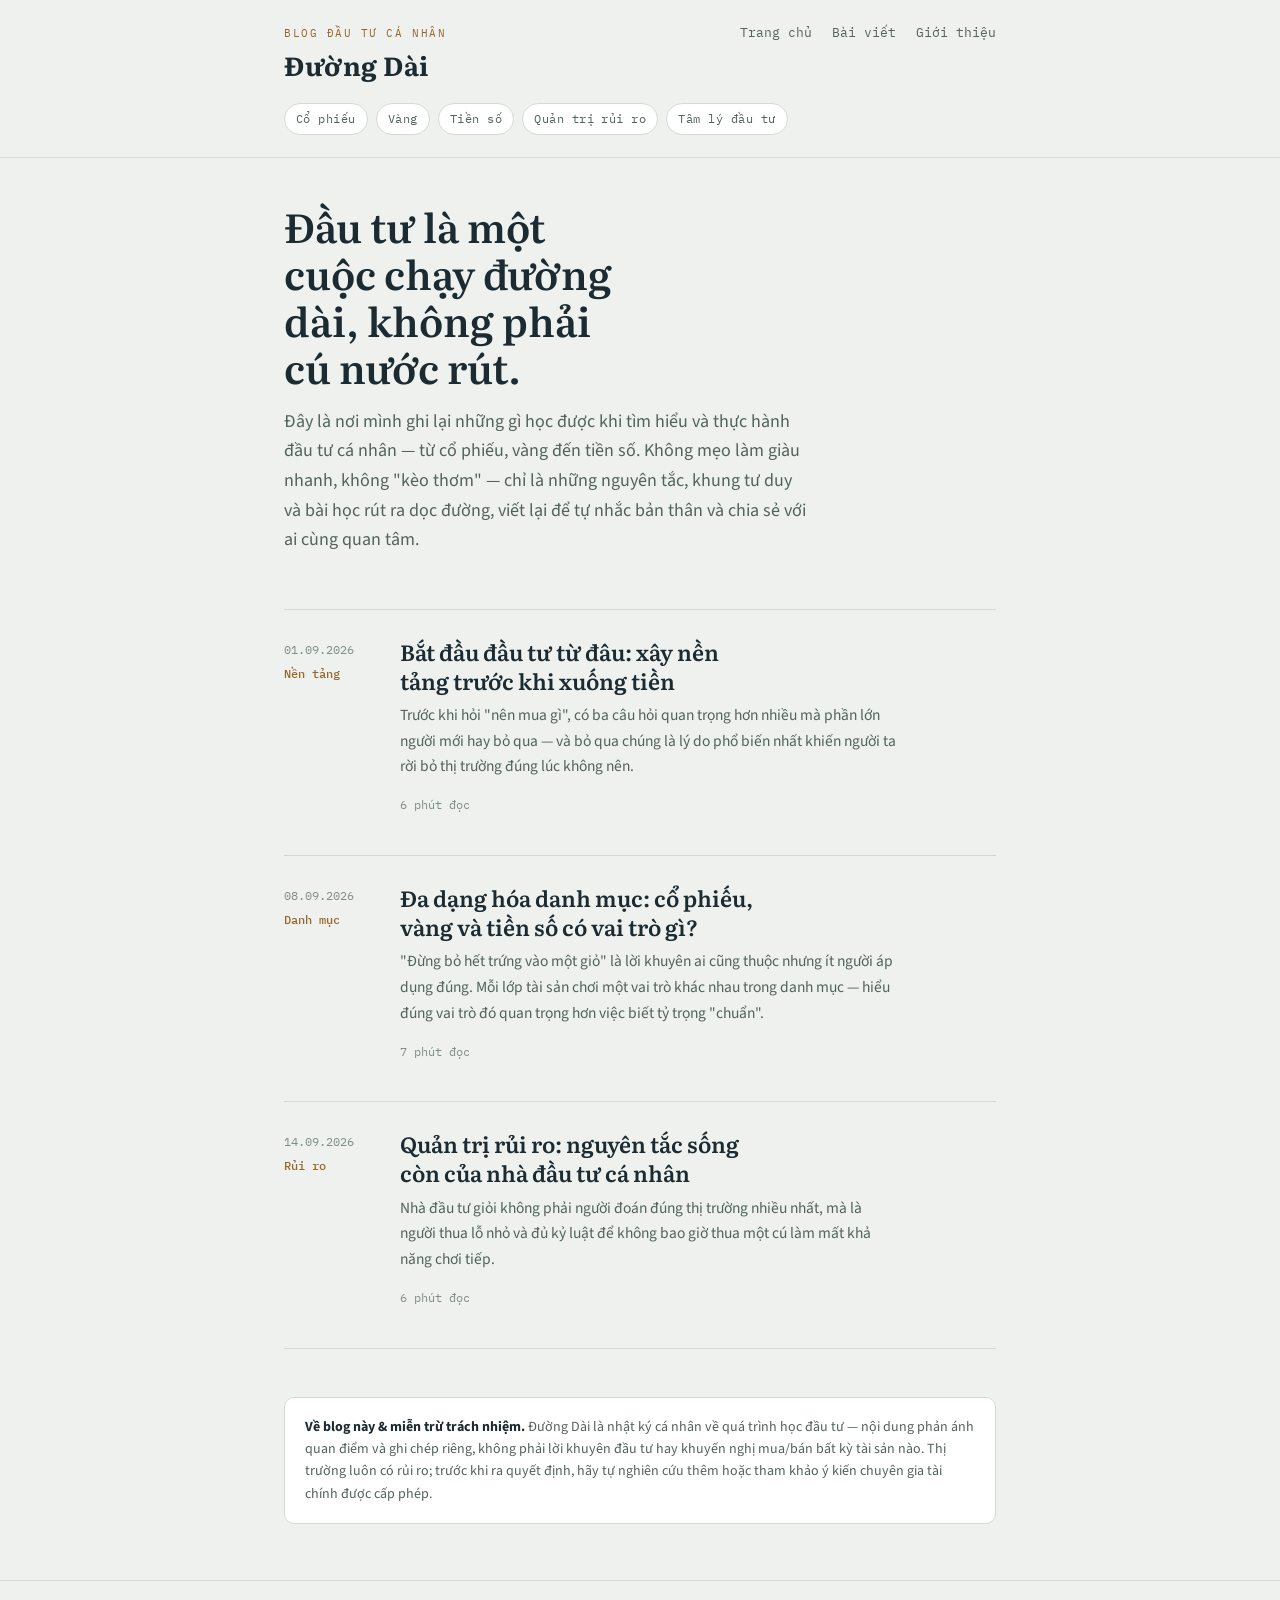
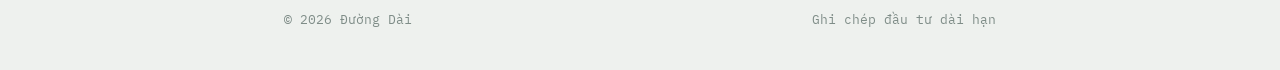
==== index.html @ 16a0b137 "Create index.html" ====
<!DOCTYPE html>
<html lang="vi">
<head>
<meta charset="UTF-8">
<meta name="viewport" content="width=device-width, initial-scale=1.0">
<title>Đường Dài — Blog đầu tư cá nhân</title>
<meta name="description" content="Ghi chép cá nhân về đầu tư dài hạn: cổ phiếu, vàng, tiền số và cách quản trị rủi ro — không mẹo làm giàu nhanh.">
<link rel="preconnect" href="https://fonts.googleapis.com">
<link rel="preconnect" href="https://fonts.gstatic.com" crossorigin>
<link href="https://fonts.googleapis.com/css2?family=Literata:opsz,wght@7..72,500;7..72,600;7..72,700&family=Source+Sans+3:wght@400;500;600;700&family=IBM+Plex+Mono:wght@400;500&display=swap" rel="stylesheet">
<link rel="stylesheet" href="style.css">
</head>
<body>

<header class="masthead">
  <div class="wrap">
    <div class="masthead-row">
      <a class="brand" href="index.html">
        <span class="brand-eyebrow">Blog đầu tư cá nhân</span>
        <span class="brand-name">Đường Dài</span>
      </a>
      <nav class="masthead-nav">
        <a href="index.html">Trang chủ</a>
        <a href="#bai-viet">Bài viết</a>
        <a href="#gioi-thieu">Giới thiệu</a>
      </nav>
    </div>
    <div class="category-ticker">
      <span class="chip">Cổ phiếu</span>
      <span class="chip">Vàng</span>
      <span class="chip">Tiền số</span>
      <span class="chip">Quản trị rủi ro</span>
      <span class="chip">Tâm lý đầu tư</span>
    </div>
  </div>
</header>

<main class="wrap">

  <section class="hero">
    <h1>Đầu tư là một cuộc chạy đường dài, không phải cú nước rút.</h1>
    <p class="lede">
      Đây là nơi mình ghi lại những gì học được khi tìm hiểu và thực hành đầu tư cá nhân —
      từ cổ phiếu, vàng đến tiền số. Không mẹo làm giàu nhanh, không "kèo thơm" —
      chỉ là những nguyên tắc, khung tư duy và bài học rút ra dọc đường, viết lại để
      tự nhắc bản thân và chia sẻ với ai cùng quan tâm.
    </p>
  </section>

  <section id="bai-viet" aria-label="Danh sách bài viết">
    <div class="post-list">

      <a class="post-row" href="bat-dau-tu-dau.html">
        <div class="post-meta-col">
          <time datetime="2026-09-01">01.09.2026</time>
          <span class="tag">Nền tảng</span>
        </div>
        <div>
          <h2 class="post-title">Bắt đầu đầu tư từ đâu: xây nền tảng trước khi xuống tiền</h2>
          <p class="post-excerpt">
            Trước khi hỏi "nên mua gì", có ba câu hỏi quan trọng hơn nhiều mà phần lớn người mới
            hay bỏ qua — và bỏ qua chúng là lý do phổ biến nhất khiến người ta rời bỏ thị trường
            đúng lúc không nên.
          </p>
          <p class="post-readtime">6 phút đọc</p>
        </div>
      </a>

      <a class="post-row" href="da-dang-hoa-danh-muc.html">
        <div class="post-meta-col">
          <time datetime="2026-09-08">08.09.2026</time>
          <span class="tag">Danh mục</span>
        </div>
        <div>
          <h2 class="post-title">Đa dạng hóa danh mục: cổ phiếu, vàng và tiền số có vai trò gì?</h2>
          <p class="post-excerpt">
            "Đừng bỏ hết trứng vào một giỏ" là lời khuyên ai cũng thuộc nhưng ít người áp dụng
            đúng. Mỗi lớp tài sản chơi một vai trò khác nhau trong danh mục — hiểu đúng vai trò
            đó quan trọng hơn việc biết tỷ trọng "chuẩn".
          </p>
          <p class="post-readtime">7 phút đọc</p>
        </div>
      </a>

      <a class="post-row" href="quan-tri-rui-ro.html">
        <div class="post-meta-col">
          <time datetime="2026-09-14">14.09.2026</time>
          <span class="tag">Rủi ro</span>
        </div>
        <div>
          <h2 class="post-title">Quản trị rủi ro: nguyên tắc sống còn của nhà đầu tư cá nhân</h2>
          <p class="post-excerpt">
            Nhà đầu tư giỏi không phải người đoán đúng thị trường nhiều nhất, mà là người thua
            lỗ nhỏ và đủ kỷ luật để không bao giờ thua một cú làm mất khả năng chơi tiếp.
          </p>
          <p class="post-readtime">6 phút đọc</p>
        </div>
      </a>

    </div>
  </section>

  <section id="gioi-thieu" class="disclaimer">
    <strong>Về blog này &amp; miễn trừ trách nhiệm.</strong> Đường Dài là nhật ký cá nhân về
    quá trình học đầu tư — nội dung phản ánh quan điểm và ghi chép riêng, không phải lời
    khuyên đầu tư hay khuyến nghị mua/bán bất kỳ tài sản nào. Thị trường luôn có rủi ro;
    trước khi ra quyết định, hãy tự nghiên cứu thêm hoặc tham khảo ý kiến chuyên gia tài
    chính được cấp phép.
  </section>

</main>

<footer class="site-footer">
  <div class="wrap footer-inner">
    <span>© 2026 Đường Dài</span>
    <span>Ghi chép đầu tư dài hạn</span>
  </div>
</footer>

</body>
</html>
---- style.css ----
/* ĐƯỜNG DÀI — blog đầu tư cá nhân
   Token hệ màu/kiểu chữ dùng chung cho mọi trang. */

:root {
  --bg: #eef1ee;
  --surface: #ffffff;
  --surface-2: #e6eae5;
  --ink: #1c2b32;
  --ink-soft: #52625e;
  --ink-faint: #7f8d88;
  --accent: #96662a;
  --accent-strong: #7a5220;
  --accent-soft: #c99a5b;
  --rule: #d5dbd3;
  --positive: #2f6b4f;
  --negative: #a13d3d;
  --shadow: 0 1px 2px rgba(28, 43, 50, 0.06), 0 8px 24px rgba(28, 43, 50, 0.06);

  --font-display: "Literata", Georgia, "Times New Roman", serif;
  --font-body: "Source Sans 3", -apple-system, BlinkMacSystemFont, "Segoe UI", sans-serif;
  --font-mono: "IBM Plex Mono", "SFMono-Regular", Consolas, monospace;
}

@media (prefers-color-scheme: dark) {
  :root {
    --bg: #10161b;
    --surface: #171f25;
    --surface-2: #1e272e;
    --ink: #e7ece8;
    --ink-soft: #a8b4ad;
    --ink-faint: #78857f;
    --accent: #d7a862;
    --accent-strong: #e9c085;
    --accent-soft: #8a6636;
    --rule: #2a343b;
    --positive: #5fae86;
    --negative: #d3716f;
    --shadow: 0 1px 2px rgba(0, 0, 0, 0.3), 0 8px 24px rgba(0, 0, 0, 0.35);
  }
}

* { box-sizing: border-box; }

html { text-size-adjust: 100%; }

body {
  margin: 0;
  background: var(--bg);
  color: var(--ink);
  font-family: var(--font-body);
  font-size: 17px;
  line-height: 1.65;
  -webkit-font-smoothing: antialiased;
}

a { color: var(--accent-strong); }
a:hover { color: var(--accent); }
a:focus-visible, button:focus-visible { outline: 2px solid var(--accent); outline-offset: 3px; }

h1, h2, h3 {
  font-family: var(--font-display);
  color: var(--ink);
  text-wrap: balance;
  margin: 0;
  font-weight: 600;
}

.wrap {
  max-width: 760px;
  margin: 0 auto;
  padding-inline: 24px;
}

/* ---------- Masthead ---------- */

.masthead {
  border-bottom: 1px solid var(--rule);
  padding-block: 22px;
}

.masthead-row {
  display: flex;
  align-items: baseline;
  justify-content: space-between;
  gap: 16px;
  flex-wrap: wrap;
}

.brand {
  display: flex;
  flex-direction: column;
  gap: 2px;
  text-decoration: none;
}

.brand-eyebrow {
  font-family: var(--font-mono);
  font-size: 11px;
  letter-spacing: 0.14em;
  text-transform: uppercase;
  color: var(--accent);
}

.brand-name {
  font-family: var(--font-display);
  font-size: 26px;
  font-weight: 700;
  letter-spacing: 0.02em;
  color: var(--ink);
}

nav.masthead-nav {
  display: flex;
  gap: 20px;
  font-family: var(--font-mono);
  font-size: 13px;
}

nav.masthead-nav a {
  color: var(--ink-soft);
  text-decoration: none;
  border-bottom: 1px solid transparent;
  padding-bottom: 2px;
}

nav.masthead-nav a:hover,
nav.masthead-nav a.is-back {
  color: var(--accent-strong);
  border-bottom-color: var(--accent-soft);
}

/* ---------- Ticker of categories ---------- */

.category-ticker {
  display: flex;
  flex-wrap: wrap;
  gap: 8px;
  margin-top: 16px;
}

.chip {
  font-family: var(--font-mono);
  font-size: 12px;
  letter-spacing: 0.04em;
  padding: 5px 11px;
  border: 1px solid var(--rule);
  border-radius: 999px;
  color: var(--ink-soft);
  background: var(--surface);
}

/* ---------- Hero ---------- */

.hero {
  padding-block: 44px 36px;
}

.hero h1 {
  font-size: clamp(28px, 4.4vw, 40px);
  line-height: 1.18;
  max-width: 16ch;
}

.hero p.lede {
  margin-top: 16px;
  max-width: 58ch;
  color: var(--ink-soft);
  font-size: 18px;
}

/* ---------- Post list ---------- */

.post-list {
  display: flex;
  flex-direction: column;
  border-top: 1px solid var(--rule);
}

.post-row {
  display: grid;
  grid-template-columns: 96px 1fr;
  gap: 20px;
  padding-block: 28px;
  border-bottom: 1px solid var(--rule);
  text-decoration: none;
  color: inherit;
}

.post-row:hover .post-title { color: var(--accent-strong); }

.post-meta-col {
  font-family: var(--font-mono);
  font-size: 12px;
  color: var(--ink-faint);
  line-height: 1.5;
  padding-top: 3px;
}

.post-meta-col .tag {
  display: inline-block;
  margin-top: 6px;
  color: var(--accent);
  font-weight: 500;
}

.post-title {
  font-family: var(--font-display);
  font-size: 22px;
  font-weight: 600;
  line-height: 1.3;
  color: var(--ink);
}

.post-excerpt {
  margin-top: 8px;
  color: var(--ink-soft);
  font-size: 15.5px;
  max-width: 62ch;
}

.post-readtime {
  margin-top: 10px;
  font-family: var(--font-mono);
  font-size: 12px;
  color: var(--ink-faint);
}

@media (max-width: 520px) {
  .post-row { grid-template-columns: 1fr; gap: 6px; }
  .post-meta-col { display: flex; gap: 10px; align-items: center; }
  .post-meta-col .tag { margin-top: 0; }
}

/* ---------- Disclaimer / footer ---------- */

.disclaimer {
  margin-top: 48px;
  padding: 18px 20px;
  background: var(--surface);
  border: 1px solid var(--rule);
  border-radius: 10px;
  color: var(--ink-soft);
  font-size: 14px;
  line-height: 1.6;
}

.disclaimer strong { color: var(--ink); }

footer.site-footer {
  margin-top: 56px;
  padding-block: 28px 40px;
  border-top: 1px solid var(--rule);
  font-family: var(--font-mono);
  font-size: 12.5px;
  color: var(--ink-faint);
}

.footer-inner {
  display: flex;
  justify-content: space-between;
  flex-wrap: wrap;
  gap: 10px;
}

/* ---------- Article page ---------- */

.article-meta {
  display: flex;
  gap: 14px;
  align-items: center;
  flex-wrap: wrap;
  font-family: var(--font-mono);
  font-size: 12.5px;
  color: var(--ink-faint);
  margin-top: 30px;
}

.article-meta .tag {
  color: var(--accent);
  border: 1px solid var(--rule);
  border-radius: 999px;
  padding: 3px 10px;
}

article h1.article-title {
  margin-top: 14px;
  font-size: clamp(28px, 4.6vw, 38px);
  line-height: 1.2;
}

article .article-dek {
  margin-top: 14px;
  font-size: 18px;
  color: var(--ink-soft);
  max-width: 60ch;
}

article .article-body {
  margin-top: 34px;
  max-width: 66ch;
}

article .article-body p {
  margin: 0 0 20px;
}

article .article-body h2 {
  font-size: 22px;
  margin-top: 40px;
  margin-bottom: 14px;
}

article .article-body ul,
article .article-body ol {
  margin: 0 0 20px;
  padding-left: 22px;
}

article .article-body li {
  margin-bottom: 8px;
}

article .article-body strong { color: var(--ink); }

blockquote.pull {
  margin: 32px 0;
  padding: 4px 0 4px 20px;
  border-left: 3px solid var(--accent-soft);
  font-family: var(--font-display);
  font-size: 21px;
  font-style: italic;
  line-height: 1.5;
  color: var(--ink);
}

.post-nav {
  margin-top: 48px;
  padding-top: 24px;
  border-top: 1px solid var(--rule);
}

.post-nav a {
  font-family: var(--font-mono);
  font-size: 13px;
  text-decoration: none;
  color: var(--ink-soft);
}

.post-nav a:hover { color: var(--accent-strong); }
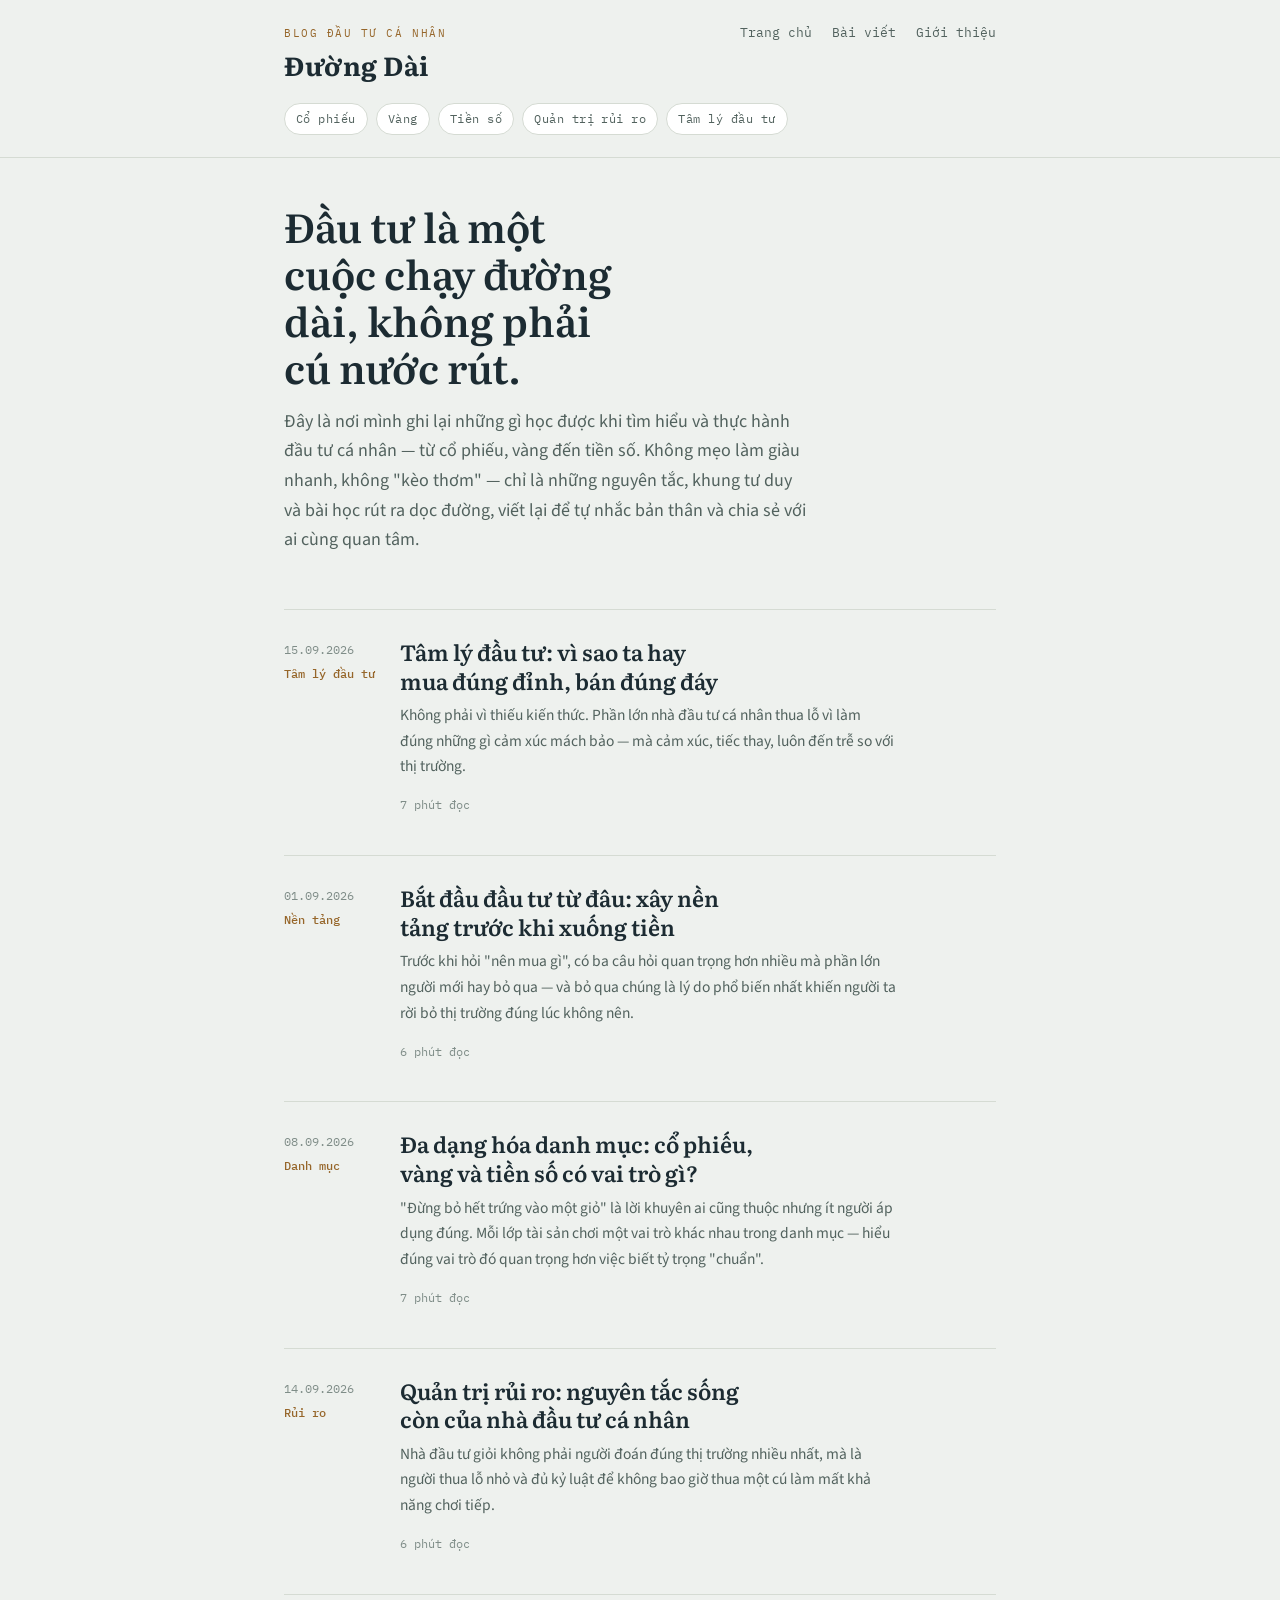
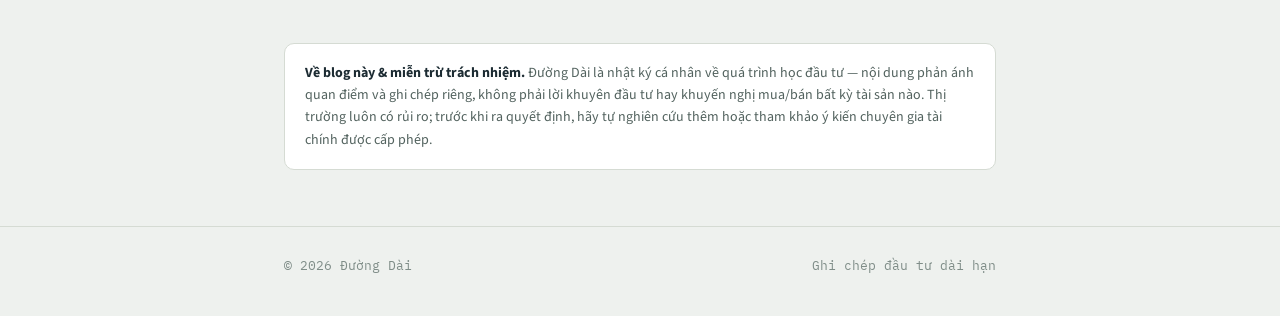
==== commit 25cd792e: "Update index.html" ====
--- a/index.html
+++ b/index.html
@@ -49,6 +49,21 @@
 
   <section id="bai-viet" aria-label="Danh sách bài viết">
     <div class="post-list">
+
+      <a class="post-row" href="tam-ly-dau-tu.html">
+        <div class="post-meta-col">
+          <time datetime="2026-09-15">15.09.2026</time>
+          <span class="tag">Tâm lý đầu tư</span>
+        </div>
+        <div>
+          <h2 class="post-title">Tâm lý đầu tư: vì sao ta hay mua đúng đỉnh, bán đúng đáy</h2>
+          <p class="post-excerpt">
+            Không phải vì thiếu kiến thức. Phần lớn nhà đầu tư cá nhân thua lỗ vì làm đúng những
+            gì cảm xúc mách bảo — mà cảm xúc, tiếc thay, luôn đến trễ so với thị trường.
+          </p>
+          <p class="post-readtime">7 phút đọc</p>
+        </div>
+      </a>
 
       <a class="post-row" href="bat-dau-tu-dau.html">
         <div class="post-meta-col">
